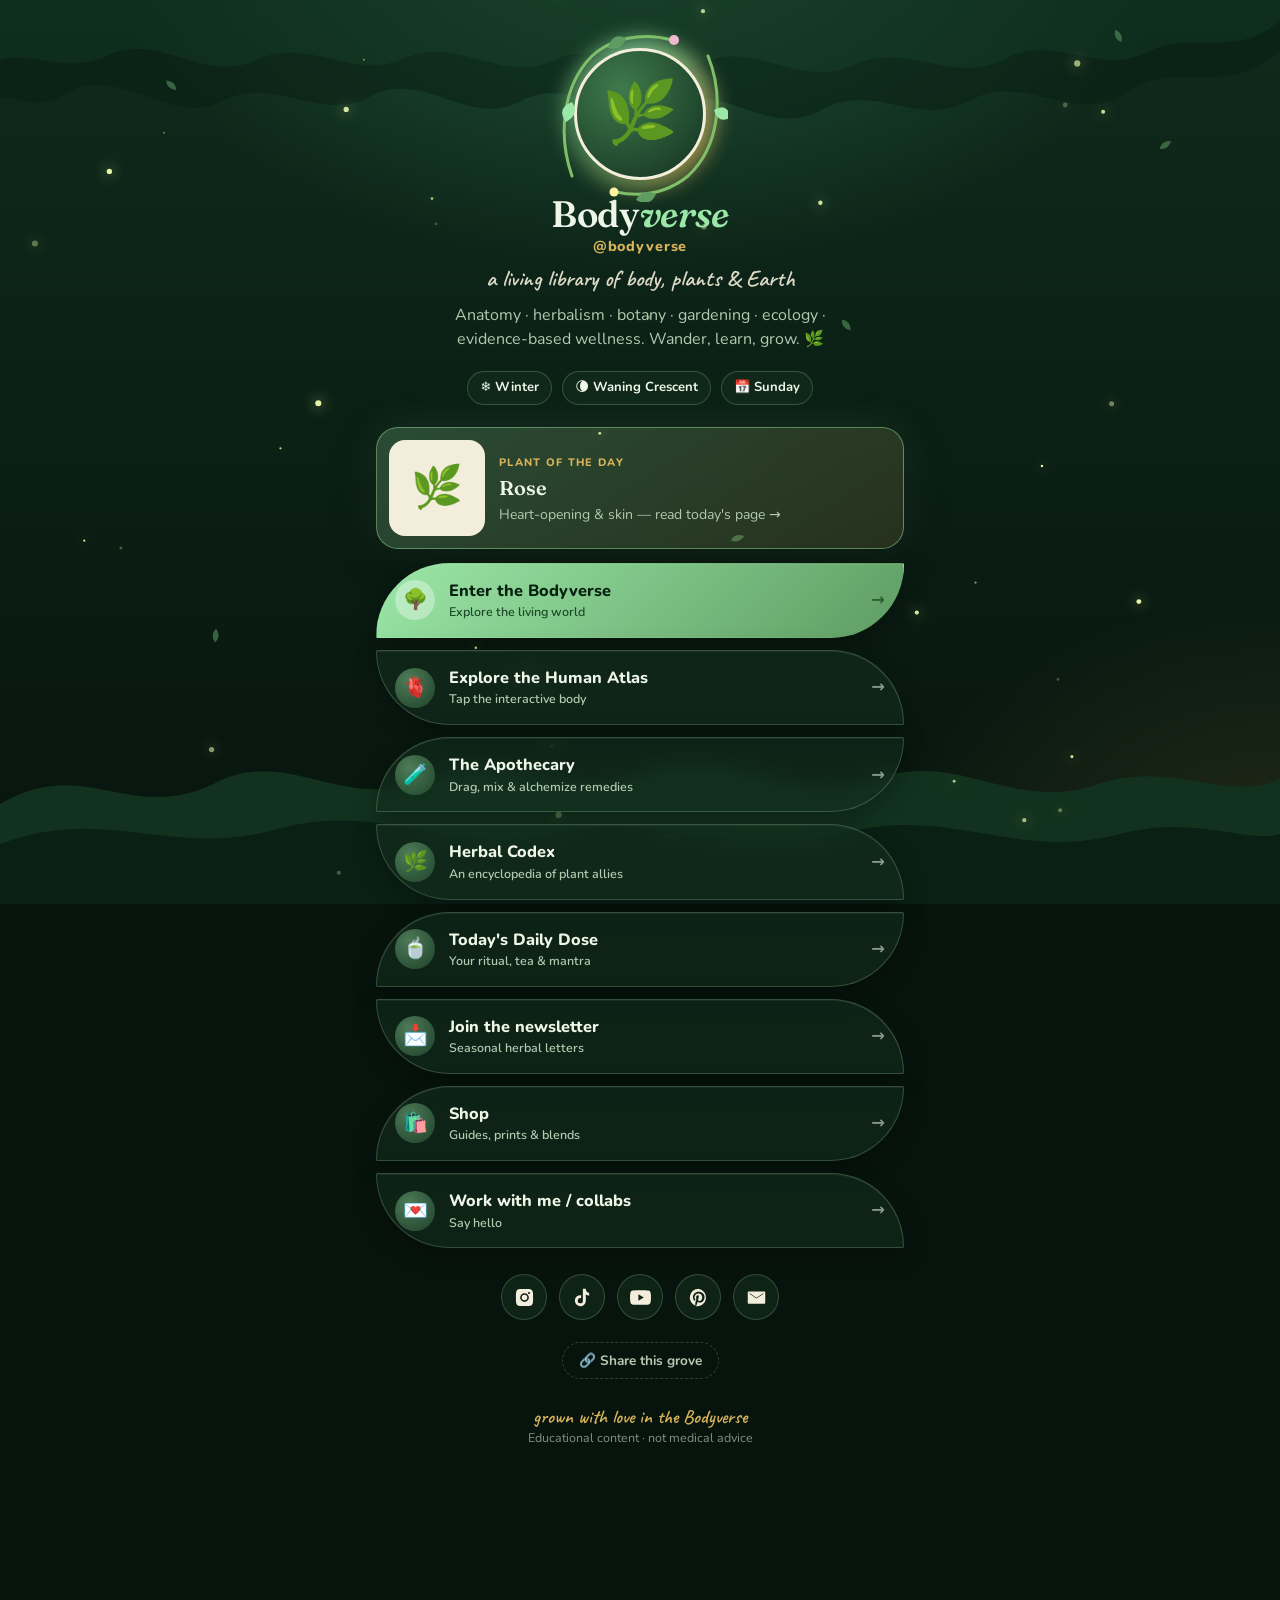
==== links/index.html @ 70a7dc96 "Build the Bodyverse living world and green linktree page - Explorable world map hub with 18 connecte" ====
<!doctype html>
<html lang="en">
<head>
  <meta charset="utf-8">
  <meta name="viewport" content="width=device-width, initial-scale=1, viewport-fit=cover">
  <title>Bodyverse Links</title>
  <meta name="description" content="Bodyverse — a living library of the body, plants & Earth. All my links in one grove.">
  <meta name="theme-color" content="#0b1a13">
  <meta property="og:title" content="Bodyverse 🌿">
  <meta property="og:description" content="A living library of the body, plants & Earth.">
  <link rel="icon" href="data:image/svg+xml,%3Csvg xmlns='http://www.w3.org/2000/svg' viewBox='0 0 100 100'%3E%3Ctext y='.9em' font-size='90'%3E🌿%3C/text%3E%3C/svg%3E">
  <link rel="preconnect" href="https://fonts.googleapis.com"><link rel="preconnect" href="https://fonts.gstatic.com" crossorigin>
  <link href="https://fonts.googleapis.com/css2?family=Caveat:wght@600&family=Fraunces:ital,opsz,wght@0,9..144,600;1,9..144,500&family=Nunito:wght@600;700;800&display=swap" rel="stylesheet">
  <style>
    :root {
      --bg-1: #07140d; --bg-2: #0f2a1c; --moss: #9be7a8; --fern: #5e9c62; --leaf: #2e5e3a; --gold: #d8b45a; --cream: #f3eedb;
      --text: #eef6e8; --muted: #b3c9b0; --glass: rgba(20, 48, 32, .55); --line: rgba(190, 235, 195, .22);
      color-scheme: dark;
    }
    * { box-sizing: border-box; }
    html, body { margin: 0; min-height: 100%; }
    body {
      font: 16px/1.5 "Nunito", system-ui, sans-serif; color: var(--text); overflow-x: hidden;
      background: radial-gradient(900px 600px at 50% -10%, #23573a 0%, transparent 60%), radial-gradient(700px 500px at 100% 100%, rgba(216, 180, 90, .14), transparent 60%), linear-gradient(180deg, var(--bg-2), var(--bg-1));
      background-color: var(--bg-1); background-attachment: fixed;
    }
    /* layered forest canopy silhouettes */
    .canopy { position: fixed; left: 0; right: 0; pointer-events: none; z-index: 0; }
    .canopy.top { top: -10px; height: 180px; opacity: .55; }
    .canopy.bottom { bottom: -4px; height: 220px; }
    .canopy svg { width: 100%; height: 100%; }
    .sway { transform-origin: 50% 0; animation: sway 9s ease-in-out infinite; }
    @keyframes sway { 50% { transform: rotate(.6deg) translateX(6px); } }
    canvas#flies { position: fixed; inset: 0; pointer-events: none; z-index: 1; }

    .wrap { position: relative; z-index: 2; max-width: 560px; margin: 0 auto; padding: 48px 16px 160px; text-align: center; }
    .avatar-ring { position: relative; width: 132px; height: 132px; margin: 0 auto 14px; }
    .avatar-ring::before { content: ""; position: absolute; inset: -10px; border-radius: 50%; background: conic-gradient(from 0deg, var(--moss), var(--gold), var(--fern), var(--moss)); filter: blur(10px); opacity: .7; animation: spin 10s linear infinite; }
    @keyframes spin { to { transform: rotate(360deg); } }
    .avatar { position: relative; width: 100%; height: 100%; border-radius: 50%; overflow: hidden; border: 3px solid var(--cream); background: radial-gradient(circle at 35% 30%, #3f7a4c, #12301f); display: grid; place-items: center; font-size: 3.8rem; }
    .avatar img { width: 100%; height: 100%; object-fit: cover; }
    .vine { position: absolute; inset: -22px; width: calc(100% + 44px); height: calc(100% + 44px); pointer-events: none; }
    .vine path { stroke-dasharray: 400; stroke-dashoffset: 400; animation: grow 2.4s ease-out .3s forwards; }
    @keyframes grow { to { stroke-dashoffset: 0; } }
    .vine .lf { opacity: 0; animation: pop .5s ease-out forwards; }
    @keyframes pop { from { opacity: 0; transform: scale(.2); } to { opacity: 1; transform: scale(1); } }
    h1 { font: 600 2.3rem/1.1 "Fraunces", Georgia, serif; margin: 6px 0 2px; letter-spacing: -.01em; }
    h1 em { color: var(--moss); font-style: italic; }
    .handle { color: var(--gold); font-weight: 800; letter-spacing: .06em; font-size: .9rem; }
    .bio { color: var(--muted); margin: 10px auto 0; max-width: 420px; }
    .tagline { font: 600 1.45rem "Caveat", cursive; color: var(--cream); margin: 6px 0 0; opacity: .9; }

    .today { display: flex; gap: 10px; justify-content: center; flex-wrap: wrap; margin: 20px 0 6px; }
    .pill { display: inline-flex; align-items: center; gap: 6px; padding: 6px 12px; border-radius: 999px; background: var(--glass); border: 1px solid var(--line); font-size: .82rem; font-weight: 700; backdrop-filter: blur(8px); -webkit-backdrop-filter: blur(8px); }

    .feature { display: grid; grid-template-columns: 96px 1fr; gap: 14px; align-items: center; text-align: left; margin: 22px 0 14px; padding: 12px; border-radius: 22px; color: var(--text); text-decoration: none;
      background: linear-gradient(135deg, rgba(155, 231, 168, .22), rgba(216, 180, 90, .14)); border: 1px solid rgba(155, 231, 168, .45); box-shadow: 0 10px 40px rgba(0, 0, 0, .35), 0 0 40px rgba(155, 231, 168, .12); transition: transform .25s, box-shadow .25s; position: relative; overflow: hidden; }
    .feature:hover { transform: translateY(-3px); box-shadow: 0 14px 50px rgba(0, 0, 0, .4), 0 0 60px rgba(155, 231, 168, .25); }
    .feature .ph { width: 96px; height: 96px; border-radius: 16px; overflow: hidden; background: #f3eedb; display: grid; place-items: center; font-size: 2.6rem; }
    .feature .ph img { width: 100%; height: 100%; object-fit: cover; }
    .feature small { color: var(--gold); text-transform: uppercase; letter-spacing: .12em; font-weight: 800; font-size: .68rem; }
    .feature b { display: block; font: 600 1.25rem "Fraunces", serif; margin: 2px 0; }
    .feature span { color: var(--muted); font-size: .88rem; }

    .links { display: grid; gap: 12px; margin-top: 8px; }
    .link { position: relative; display: flex; align-items: center; gap: 14px; padding: 15px 18px; border-radius: 999px 22px 999px 22px; text-decoration: none; color: var(--text); font-weight: 800; font-size: 1.02rem;
      background: var(--glass); border: 1px solid var(--line); backdrop-filter: blur(10px); -webkit-backdrop-filter: blur(10px); box-shadow: 0 6px 24px rgba(0, 0, 0, .3), inset 0 1px 0 rgba(255, 255, 255, .06);
      overflow: hidden; transition: transform .2s, border-color .2s, background .2s; opacity: 0; transform: translateY(16px); animation: rise .6s cubic-bezier(.2, .9, .3, 1.2) forwards; }
    .link:nth-child(even) { border-radius: 22px 999px 22px 999px; }
    @keyframes rise { to { opacity: 1; transform: none; } }
    .link::after { content: ""; position: absolute; top: 0; left: -60%; width: 40%; height: 100%; background: linear-gradient(100deg, transparent, rgba(255, 255, 255, .16), transparent); transform: skewX(-20deg); transition: left .7s; }
    .link:hover { transform: translateY(-2px) scale(1.01); border-color: rgba(155, 231, 168, .6); background: rgba(46, 94, 58, .6); }
    .link:hover::after { left: 130%; }
    .link .ic { width: 40px; height: 40px; flex: none; border-radius: 50%; display: grid; place-items: center; background: radial-gradient(circle at 35% 30%, rgba(155, 231, 168, .45), rgba(46, 94, 58, .5)); font-size: 1.25rem; }
    .link .lbl { flex: 1; text-align: left; } .link .lbl small { display: block; font-weight: 600; color: var(--muted); font-size: .78rem; }
    .link .arr { opacity: .55; transition: transform .2s; } .link:hover .arr { transform: translateX(4px); opacity: 1; }
    .link.primary { background: linear-gradient(135deg, var(--moss), var(--fern)); color: #08200f; border-color: transparent; }
    .link.primary .lbl small { color: #1d4a2a; } .link.primary .ic { background: rgba(255, 255, 255, .35); }

    .socials { display: flex; justify-content: center; gap: 12px; margin: 26px 0 8px; flex-wrap: wrap; }
    .socials a { width: 46px; height: 46px; border-radius: 50%; display: grid; place-items: center; background: var(--glass); border: 1px solid var(--line); color: var(--cream); transition: transform .2s, background .2s; }
    .socials a:hover { transform: translateY(-3px) rotate(-6deg); background: rgba(155, 231, 168, .25); }
    .socials svg { width: 21px; height: 21px; fill: currentColor; }
    .share { margin-top: 14px; background: none; border: 1px dashed var(--line); color: var(--muted); padding: 8px 16px; border-radius: 999px; font: 700 .85rem "Nunito", sans-serif; cursor: pointer; }
    .share:hover { color: var(--text); border-color: var(--moss); }
    footer { margin-top: 26px; color: rgba(179, 201, 176, .7); font-size: .78rem; }
    footer .seal { font: 600 1.2rem "Caveat", cursive; color: var(--gold); display: block; }
    .link:focus-visible, .feature:focus-visible, .socials a:focus-visible, .share:focus-visible { outline: 2px solid var(--moss); outline-offset: 3px; }
    @media (prefers-reduced-motion: reduce) { *, *::before, *::after { animation: none !important; transition: none !important; } .link, .vine path, .vine .lf { opacity: 1; transform: none; stroke-dashoffset: 0; } }
    @media (max-width: 420px) { h1 { font-size: 2rem; } .feature { grid-template-columns: 76px 1fr; } .feature .ph { width: 76px; height: 76px; } }
  </style>
</head>
<body>
  <!-- =====================================================================
       ✏️  EDIT YOUR LINKS HERE — this is the only part you need to change.
       Replace every "#" with your real URL. Delete any line you don't use.
       ===================================================================== -->
  <script>
    window.LINKTREE = {
      name: "Bodyverse",
      handle: "@bodyverse",                       // your @ handle
      avatar: "",                                  // URL to your profile photo (leave "" for the 🌿 emblem)
      tagline: "a living library of body, plants & Earth",
      bio: "Anatomy · herbalism · botany · gardening · ecology · evidence-based wellness. Wander, learn, grow. 🌿",
      appUrl: "../",                               // where Bodyverse lives (../ when hosted together)
      links: [
        { icon: "🌳", label: "Enter the Bodyverse", sub: "Explore the living world", url: "../", primary: true },
        { icon: "🫀", label: "Explore the Human Atlas", sub: "Tap the interactive body", url: "../#/atlas" },
        { icon: "🧪", label: "The Apothecary", sub: "Drag, mix & alchemize remedies", url: "../#/apothecary" },
        { icon: "🌿", label: "Herbal Codex", sub: "An encyclopedia of plant allies", url: "../#/codex" },
        { icon: "🍵", label: "Today's Daily Dose", sub: "Your ritual, tea & mantra", url: "../#/oracle" },
        { icon: "📩", label: "Join the newsletter", sub: "Seasonal herbal letters", url: "#" },
        { icon: "🛍️", label: "Shop", sub: "Guides, prints & blends", url: "#" },
        { icon: "💌", label: "Work with me / collabs", sub: "Say hello", url: "mailto:hello@example.com" }
      ],
      socials: {                                   // leave "" to hide an icon
        instagram: "#", tiktok: "#", youtube: "#", pinterest: "#", spotify: "", email: "mailto:hello@example.com"
      }
    };
  </script>

  <div class="canopy top" aria-hidden="true"><svg viewBox="0 0 1200 180" preserveAspectRatio="none"><g class="sway">
    <path d="M0 0 H1200 V60 C1150 110 1100 70 1060 100 C1010 140 960 80 910 110 C860 140 820 90 770 120 C720 150 680 90 630 115 C580 140 540 85 490 110 C440 140 400 80 350 105 C300 135 260 85 210 110 C160 140 110 70 60 105 C30 125 10 100 0 110Z" fill="#0a2015"/>
    <path d="M0 0 H1200 V30 C1160 70 1120 40 1080 60 C1030 90 990 40 940 70 C890 95 850 50 800 75 C750 100 710 50 660 72 C610 95 570 45 520 70 C470 95 430 45 380 68 C330 92 290 45 240 70 C190 95 150 40 100 66 C60 85 30 60 0 70Z" fill="#12321f"/></g></svg></div>
  <div class="canopy bottom" aria-hidden="true"><svg viewBox="0 0 1200 220" preserveAspectRatio="none">
    <path d="M0 220 V120 C80 70 120 140 200 100 C270 60 320 130 400 95 C480 60 530 120 600 90 C680 55 740 125 820 95 C900 65 950 130 1030 100 C1100 75 1150 120 1200 95 V220Z" fill="#12321f"/>
    <path d="M0 220 V160 C100 120 160 175 260 145 C360 115 420 175 520 150 C620 125 690 180 790 150 C890 120 950 178 1050 150 C1120 130 1170 160 1200 150 V220Z" fill="#0a2015"/>
    </svg></div>
  <canvas id="flies" aria-hidden="true"></canvas>

  <main class="wrap">
    <div class="avatar-ring">
      <div class="avatar" id="avatar">🌿</div>
      <svg class="vine" viewBox="0 0 176 176" aria-hidden="true">
        <path d="M20 150 C 6 110, 10 60, 40 30 C 60 12, 90 6, 120 14" fill="none" stroke="#7fbf6a" stroke-width="3" stroke-linecap="round"/>
        <path d="M156 30 C 172 70, 168 120, 136 150 C 116 166, 92 172, 64 166" fill="none" stroke="#7fbf6a" stroke-width="3" stroke-linecap="round"/>
        <g class="lf" style="animation-delay:1.2s;transform-origin:22px 96px"><path d="M14 96 q-10 -14 6 -20 q8 12 -6 20z" fill="#9be7a8"/></g>
        <g class="lf" style="animation-delay:1.6s;transform-origin:56px 22px"><path d="M56 22 q4 -16 18 -10 q-4 14 -18 10z" fill="#5e9c62"/></g>
        <g class="lf" style="animation-delay:2s;transform-origin:162px 84px"><path d="M162 84 q14 -8 16 8 q-12 6 -16 -8z" fill="#9be7a8"/></g>
        <g class="lf" style="animation-delay:2.3s;transform-origin:104px 168px"><path d="M104 168 q-6 14 -20 6 q6 -12 20 -6z" fill="#5e9c62"/></g>
        <circle class="lf" style="animation-delay:2.5s" cx="122" cy="14" r="5" fill="#f2b8cf"/><circle class="lf" style="animation-delay:2.7s" cx="62" cy="166" r="4.5" fill="#fff3a0"/>
      </svg>
    </div>
    <h1 id="name">Body<em>verse</em></h1>
    <div class="handle" id="handle">@bodyverse</div>
    <p class="tagline" id="tagline"></p>
    <p class="bio" id="bio"></p>

    <div class="today" id="today"></div>

    <a class="feature" id="feature" href="../#/codex">
      <div class="ph" id="potdPh">🌿</div>
      <div><small id="potdLabel">Plant of the Day</small><b id="potdName">…</b><span id="potdText">Open today's page in the Herbal Codex →</span></div>
    </a>

    <nav class="links" id="links" aria-label="Links"></nav>
    <div class="socials" id="socials"></div>
    <button class="share" id="share">🔗 Share this grove</button>
    <footer><span class="seal">grown with love in the Bodyverse</span>Educational content · not medical advice</footer>
  </main>

  <script>
  (() => {
    const C = window.LINKTREE, $ = s => document.querySelector(s);
    const esc = s => String(s ?? "").replace(/[&<>"']/g, c => ({ "&": "&amp;", "<": "&lt;", ">": "&gt;", '"': "&quot;", "'": "&#39;" }[c]));
    // profile
    if (C.avatar) $("#avatar").innerHTML = `<img src="${esc(C.avatar)}" alt="${esc(C.name)}">`;
    $("#name").innerHTML = C.name === "Bodyverse" ? "Body<em>verse</em>" : esc(C.name);
    $("#handle").textContent = C.handle; $("#tagline").textContent = C.tagline; $("#bio").textContent = C.bio;
    // links
    $("#links").innerHTML = C.links.filter(l => l.url).map((l, i) => `<a class="link ${l.primary ? "primary" : ""}" href="${esc(l.url)}" style="animation-delay:${.35 + i * .08}s" ${/^https?:/.test(l.url) ? 'target="_blank" rel="noopener"' : ""}>
      <span class="ic">${l.icon}</span><span class="lbl">${esc(l.label)}${l.sub ? `<small>${esc(l.sub)}</small>` : ""}</span><span class="arr">→</span></a>`).join("");
    // socials
    const ICONS = {
      instagram: '<path d="M12 2.2c3.2 0 3.6 0 4.8.1 3.3.1 4.8 1.7 4.9 4.9.1 1.3.1 1.6.1 4.8s0 3.6-.1 4.8c-.1 3.2-1.7 4.8-4.9 4.9-1.3.1-1.6.1-4.8.1s-3.6 0-4.8-.1c-3.3-.1-4.8-1.7-4.9-4.9C2.2 15.6 2.2 15.2 2.2 12s0-3.6.1-4.8C2.4 3.9 3.9 2.4 7.2 2.3 8.4 2.2 8.8 2.2 12 2.2zM12 7a5 5 0 100 10 5 5 0 000-10zm0 8.2a3.2 3.2 0 110-6.4 3.2 3.2 0 010 6.4zm5.2-9.6a1.2 1.2 0 100 2.4 1.2 1.2 0 000-2.4z"/>',
      tiktok: '<path d="M19.6 6.7a4.8 4.8 0 01-3.8-4.2V2h-3.4v13.6a2.9 2.9 0 11-2-2.7V9.4a6.3 6.3 0 105.4 6.2V8.7a8.2 8.2 0 003.8 1.2z"/>',
      youtube: '<path d="M23.5 6.2a3 3 0 00-2.1-2.1C19.5 3.6 12 3.6 12 3.6s-7.5 0-9.4.5A3 3 0 00.5 6.2 31 31 0 000 12a31 31 0 00.5 5.8 3 3 0 002.1 2.1c1.9.5 9.4.5 9.4.5s7.5 0 9.4-.5a3 3 0 002.1-2.1A31 31 0 0024 12a31 31 0 00-.5-5.8zM9.6 15.6V8.4L15.8 12z"/>',
      pinterest: '<path d="M12 2a10 10 0 00-3.6 19.3c-.1-.8-.2-2 0-2.9l1.2-5s-.3-.6-.3-1.5c0-1.4.8-2.4 1.8-2.4.9 0 1.3.6 1.3 1.4 0 .9-.5 2.1-.8 3.3-.2 1 .5 1.8 1.5 1.8 1.8 0 3.1-1.9 3.1-4.6 0-2.4-1.7-4.1-4.2-4.1-2.9 0-4.5 2.1-4.5 4.4 0 .9.3 1.8.8 2.3.1.1.1.2.1.3l-.3 1.2c0 .2-.2.3-.4.2-1.3-.6-2.1-2.5-2.1-4 0-3.3 2.4-6.3 6.9-6.3 3.6 0 6.4 2.6 6.4 6 0 3.6-2.3 6.5-5.4 6.5-1.1 0-2.1-.6-2.4-1.2l-.7 2.5c-.2.9-.9 2.1-1.3 2.8A10 10 0 1012 2z"/>',
      spotify: '<path d="M12 2a10 10 0 100 20 10 10 0 000-20zm4.6 14.4a.6.6 0 01-.9.2c-2.4-1.5-5.3-1.8-8.8-1a.6.6 0 11-.3-1.2c3.8-.9 7.1-.5 9.8 1.1.3.2.4.6.2.9zm1.2-2.7a.8.8 0 01-1.1.3c-2.7-1.7-6.9-2.2-10.2-1.2a.8.8 0 01-.5-1.5c3.7-1.1 8.3-.6 11.4 1.3.4.3.5.8.4 1.1zm.1-2.8C14.7 9 9.3 8.8 6.2 9.8a.9.9 0 11-.5-1.8c3.6-1.1 9.5-.9 13.2 1.3a.9.9 0 01-.9 1.6z"/>',
      email: '<path d="M3 5h18a1 1 0 011 1v12a1 1 0 01-1 1H3a1 1 0 01-1-1V6a1 1 0 011-1zm9 7.2L4.4 7H4v.6l8 5.4 8-5.4V7h-.4z"/>'
    };
    $("#socials").innerHTML = Object.entries(C.socials).filter(([, u]) => u).map(([k, u]) => `<a href="${esc(u)}" aria-label="${k}" title="${k}" ${/^https?:/.test(u) ? 'target="_blank" rel="noopener"' : ""}><svg viewBox="0 0 24 24">${ICONS[k] || ""}</svg></a>`).join("");

    // living details: season, moon, plant of the day
    const now = new Date(), m = now.getMonth() + 1;
    const season = m >= 3 && m <= 5 ? ["🌸", "Spring"] : m >= 6 && m <= 8 ? ["☀️", "Summer"] : m >= 9 && m <= 11 ? ["🍂", "Autumn"] : ["❄️", "Winter"];
    const age = ((((now.getTime() / 864e5 + 2440587.5) - 2451550.1) / 29.530588853) % 1 + 1) % 1, idx = Math.floor(age * 8 + .5) % 8;
    const moon = [["🌑", "New Moon"], ["🌒", "Waxing Crescent"], ["🌓", "First Quarter"], ["🌔", "Waxing Gibbous"], ["🌕", "Full Moon"], ["🌖", "Waning Gibbous"], ["🌗", "Last Quarter"], ["🌘", "Waning Crescent"]][idx];
    $("#today").innerHTML = `<span class="pill">${season[0]} ${season[1]}</span><span class="pill">${moon[0]} ${moon[1]}</span><span class="pill">📅 ${now.toLocaleDateString([], { weekday: "long" })}</span>`;
    const plants = [["lavender", "Lavender", "Lavandula_angustifolia", "Calm, sleep & bees"], ["chamomile", "Chamomile", "Matricaria_chamomilla", "Gentle digestion & rest"], ["calendula", "Calendula", "Calendula_officinalis", "Soothing skin ally"], ["nettle", "Stinging Nettle", "Urtica_dioica", "Mineral-rich spring tonic"], ["rose", "Rose", "Rosa_×_damascena", "Heart-opening & skin"], ["elderberry", "Elder", "Sambucus_nigra", "Winter immune folklore"], ["rosemary", "Rosemary", "Rosemary", "Memory & hair"], ["tulsi", "Holy Basil", "Ocimum_tenuiflorum", "Queen of herbs"], ["ginger", "Ginger", "Ginger", "Warming & settling"], ["hibiscus", "Hibiscus", "Roselle_(plant)", "Tart heart-healthy tea"], ["turmeric", "Turmeric", "Turmeric", "Golden & anti-inflammatory"], ["bluelotus", "Blue Lotus", "Nymphaea_caerulea", "Ancient Egyptian dream flower"]];
    const doy = Math.floor((now - new Date(now.getFullYear(), 0, 0)) / 864e5), p = plants[doy % plants.length];
    $("#potdName").textContent = p[1]; $("#potdText").textContent = `${p[3]} — read today's page →`; $("#feature").href = `${C.appUrl}#/codex/${p[0]}`;
    fetch(`https://en.wikipedia.org/api/rest_v1/page/summary/${encodeURIComponent(p[2])}`).then(r => r.json()).then(j => {
      if (j.thumbnail?.source) { const img = new Image(); img.alt = p[1]; img.onload = () => { $("#potdPh").innerHTML = ""; $("#potdPh").appendChild(img); }; img.src = j.thumbnail.source; }
    }).catch(() => { });

    // share
    $("#share").onclick = async () => {
      try { if (navigator.share) await navigator.share({ title: C.name, url: location.href }); else { await navigator.clipboard.writeText(location.href); $("#share").textContent = "✓ Link copied"; } } catch (e) { }
    };

    // fireflies & drifting leaves
    const cv = $("#flies"), ctx = cv.getContext("2d"); let W, H, P = [];
    const resize = () => { W = cv.width = innerWidth; H = cv.height = innerHeight; };
    resize(); addEventListener("resize", resize);
    if (!matchMedia("(prefers-reduced-motion: reduce)").matches) {
      P = Array.from({ length: Math.min(46, Math.floor(innerWidth / 18)) }, (_, i) => ({ x: Math.random() * W, y: Math.random() * H, r: 1 + Math.random() * 2.2, t: Math.random() * 100, s: .2 + Math.random() * .5, leaf: i % 7 === 0, a: Math.random() * 6 }));
      (function loop() {
        ctx.clearRect(0, 0, W, H);
        for (const f of P) {
          f.t += .015;
          if (f.leaf) {
            f.y += f.s; f.x += Math.sin(f.t) * .6; f.a += .01; if (f.y > H + 20) { f.y = -20; f.x = Math.random() * W; }
            ctx.save(); ctx.translate(f.x, f.y); ctx.rotate(f.a); ctx.globalAlpha = .55; ctx.fillStyle = "#5e9c62";
            ctx.beginPath(); ctx.moveTo(0, -7); ctx.quadraticCurveTo(6, 0, 0, 7); ctx.quadraticCurveTo(-6, 0, 0, -7); ctx.fill(); ctx.restore();
          } else {
            f.x += Math.cos(f.t * 1.3) * .35; f.y += Math.sin(f.t) * .3 - .05; if (f.y < -10) f.y = H + 10;
            const g = .5 + .5 * Math.sin(f.t * 3 + f.x);
            ctx.globalAlpha = .25 + .7 * g; ctx.shadowBlur = 14; ctx.shadowColor = "#e8ff9a"; ctx.fillStyle = "#f1ffb0";
            ctx.beginPath(); ctx.arc(f.x, f.y, f.r, 0, 6.283); ctx.fill(); ctx.shadowBlur = 0;
          }
        }
        requestAnimationFrame(loop);
      })();
    }
  })();
  </script>
</body>
</html>
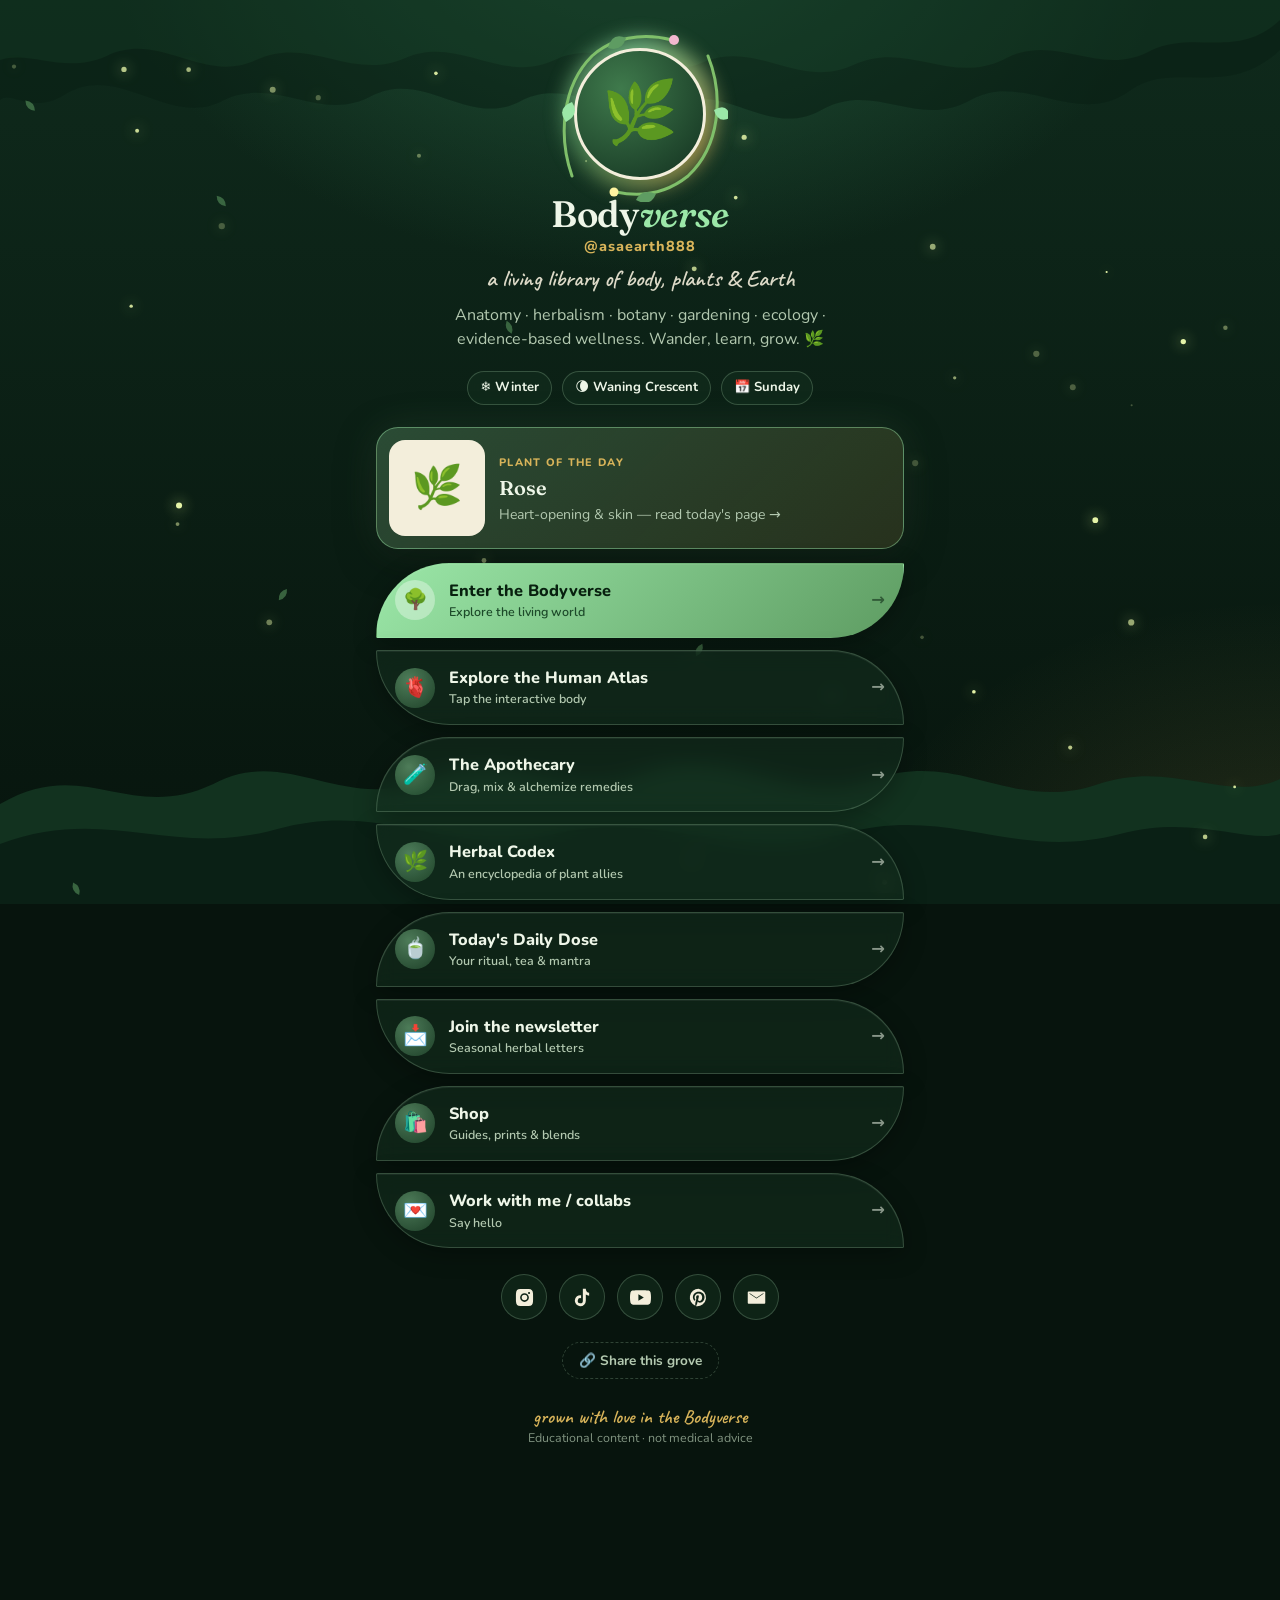
==== commit 4a222239: "Linktree: use @asaearth888 handle Co-Authored-By: Claude Opus 5.5 <noreply@anthropic.com> Claude-Ses" ====
--- a/links/index.html
+++ b/links/index.html
@@ -98,7 +98,7 @@
   <script>
     window.LINKTREE = {
       name: "Bodyverse",
-      handle: "@bodyverse",                       // your @ handle
+      handle: "@asaearth888",                     // your @ handle
       avatar: "",                                  // URL to your profile photo (leave "" for the 🌿 emblem)
       tagline: "a living library of body, plants & Earth",
       bio: "Anatomy · herbalism · botany · gardening · ecology · evidence-based wellness. Wander, learn, grow. 🌿",
